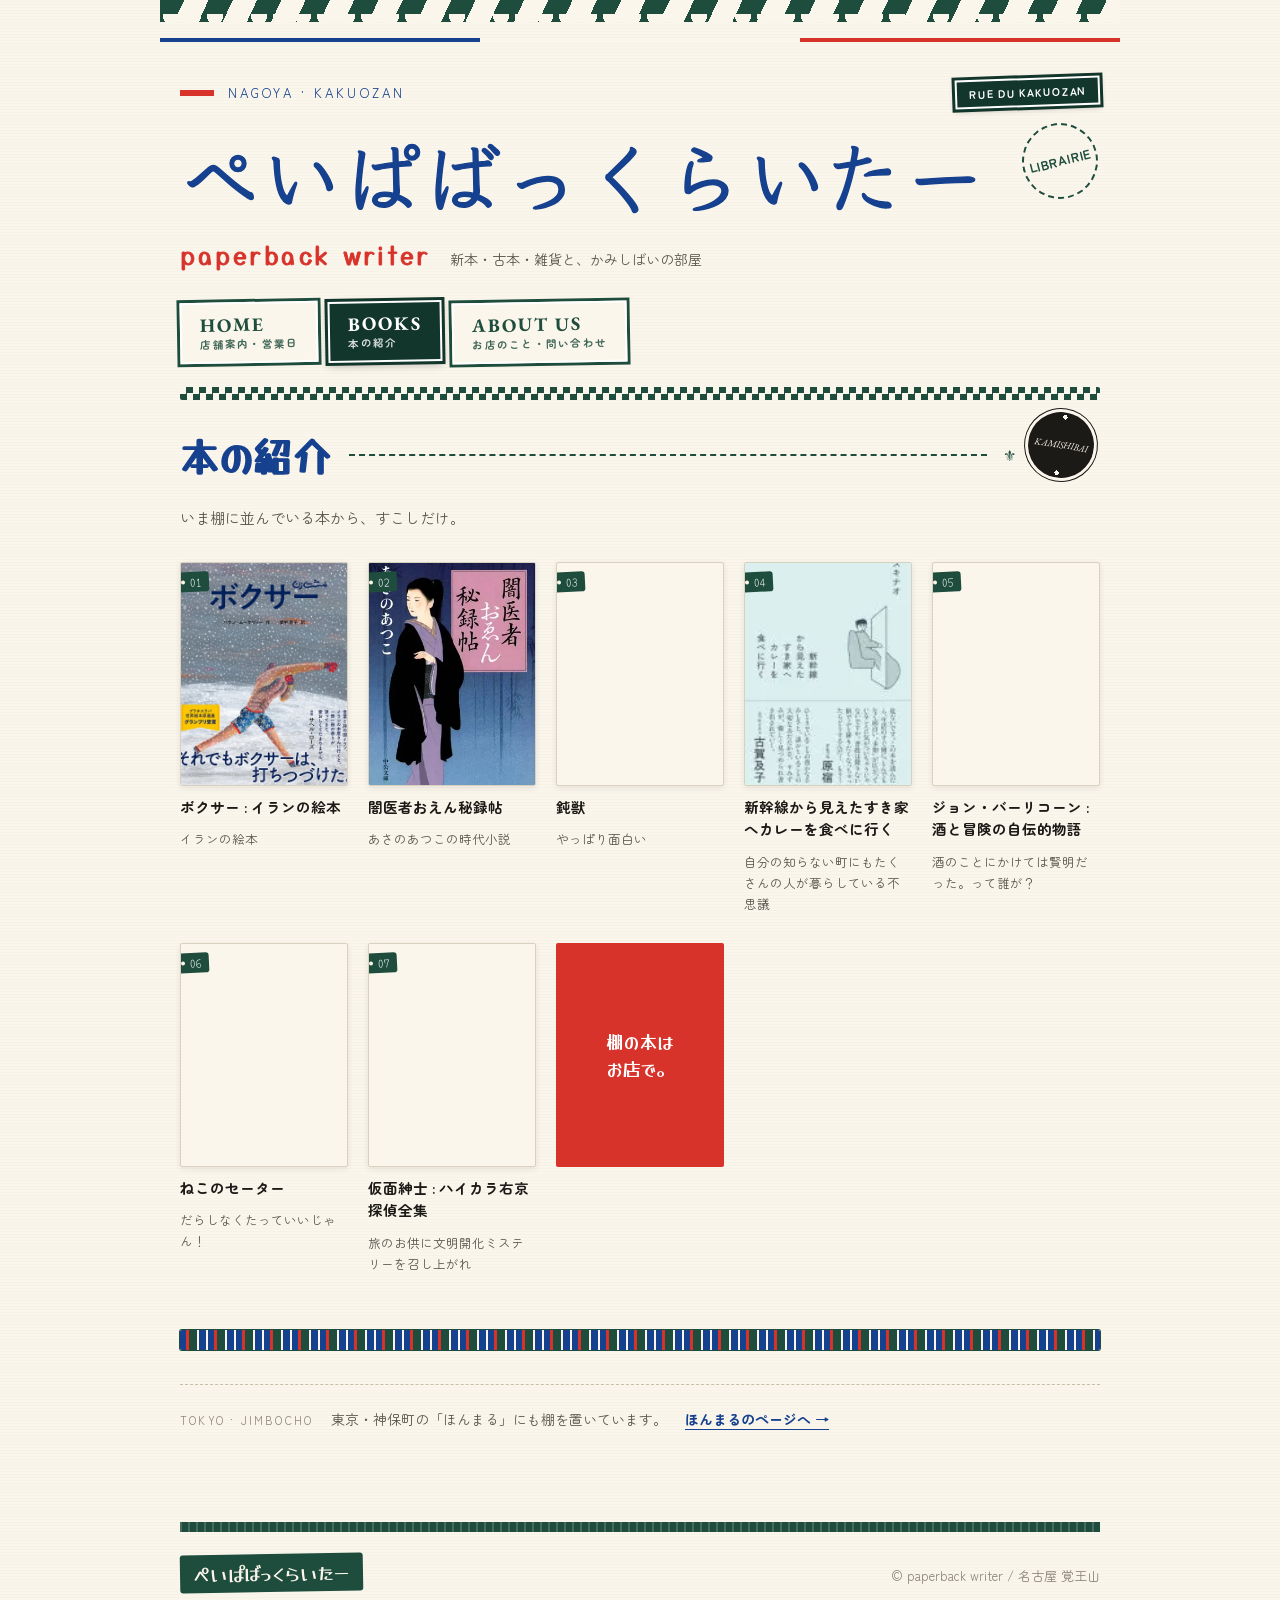
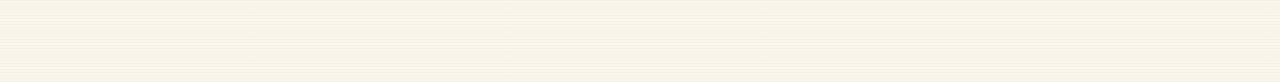
==== books.html @ 8a53ba99 "Restructure site into 3 pages (HOME/BOOKS/ABOUT US) Replace single-page layout with index.html, book" ====
<!DOCTYPE html>
<html lang="ja">
<head>
<meta charset="utf-8">
<meta name="viewport" content="width=device-width, initial-scale=1">
<title>本の紹介 | ぺいぱばっくらいたー</title>
<meta name="description" content="棚に並んでいる本から、すこしだけご紹介します。">
<link rel="preconnect" href="https://fonts.googleapis.com">
<link rel="preconnect" href="https://fonts.gstatic.com" crossorigin>
<link href="https://fonts.googleapis.com/css2?family=Yusei+Magic&family=Zen+Maru+Gothic:wght@400;500;700&family=Yomogi&family=Klee+One:wght@400;600&family=EB+Garamond:ital@0;1&display=swap" rel="stylesheet">
<link rel="stylesheet" href="style.css">
</head>
<body>

<div class="page">

  <div class="awning" aria-hidden="true"><div class="awning__scallop"></div></div>
  <div class="tricolore" aria-hidden="true"><span></span><span></span><span></span></div>

  <header class="hero">
    <div class="hero__eyebrow">
      <span class="hero__rule" aria-hidden="true"></span>
      NAGOYA · KAKUOZAN
      <span class="plate plate--tilt-l">RUE DU KAKUOZAN</span>
    </div>
    <div class="hero__titlewrap">
      <h1 class="hero__title"><a href="index.html">ぺいぱばっくらいたー</a></h1>
      <span class="stamp stamp--dashed" aria-hidden="true">LIBRAIRIE</span>
    </div>
    <div class="hero__sub">
      <p class="hero__latin">paperback writer</p>
      <p class="hero__tagline">新本・古本・雑貨と、かみしばいの部屋</p>
    </div>
  </header>

  <nav class="nav">
      <a class="navtab" href="index.html">
        <span class="navtab__en">HOME</span>
        <span class="navtab__ja">店舗案内・営業日</span>
      </a>
      <a class="navtab is-active" href="books.html" aria-current="page">
        <span class="navtab__en">BOOKS</span>
        <span class="navtab__ja">本の紹介</span>
      </a>
      <a class="navtab" href="about.html">
        <span class="navtab__en">ABOUT US</span>
        <span class="navtab__ja">お店のこと・問い合わせ</span>
      </a>
  </nav>

  <div class="tiles" aria-hidden="true"></div>

  <main>

    <section class="section section--books">
      <span class="stamp stamp--ticket" aria-hidden="true">KAMISHIBAI</span>
      <div class="section__head section__head--books">
        <h2 class="section__title">本の紹介</h2>
        <span class="section__dash" aria-hidden="true"></span>
        <span class="section__fleur" aria-hidden="true">⚜</span>
      </div>
      <p class="note note--intro">いま棚に並んでいる本から、すこしだけ。</p>

      <ul class="books">
        <li class="book">
          <div class="book__cover">
            <img src="books/boxer.webp" alt="ボクサー : イランの絵本">
            <span class="book__num">01</span>
          </div>
          <h3 class="book__title">ボクサー : イランの絵本</h3>
          <p class="book__desc">イランの絵本</p>
        </li>
        <li class="book">
          <div class="book__cover">
            <img src="books/yamiisha.webp" alt="闇医者おえん秘録帖">
            <span class="book__num">02</span>
          </div>
          <h3 class="book__title">闇医者おえん秘録帖</h3>
          <p class="book__desc">あさのあつこの時代小説</p>
        </li>
        <li class="book">
          <div class="book__cover book__cover--empty">
            <span class="book__num">03</span>
          </div>
          <h3 class="book__title">鈍獣</h3>
          <p class="book__desc">やっぱり面白い</p>
        </li>
        <li class="book">
          <div class="book__cover">
            <img src="books/shinkansen.webp" alt="新幹線から見えたすき家へカレーを食べに行く">
            <span class="book__num">04</span>
          </div>
          <h3 class="book__title">新幹線から見えたすき家へカレーを食べに行く</h3>
          <p class="book__desc">自分の知らない町にもたくさんの人が暮らしている不思議</p>
        </li>
        <li class="book">
          <div class="book__cover book__cover--empty">
            <span class="book__num">05</span>
          </div>
          <h3 class="book__title">ジョン・バーリコーン : 酒と冒険の自伝的物語</h3>
          <p class="book__desc">酒のことにかけては賢明だった。って誰が？</p>
        </li>
        <li class="book">
          <div class="book__cover book__cover--empty">
            <span class="book__num">06</span>
          </div>
          <h3 class="book__title">ねこのセーター</h3>
          <p class="book__desc">だらしなくたっていいじゃん！</p>
        </li>
        <li class="book">
          <div class="book__cover book__cover--empty">
            <span class="book__num">07</span>
          </div>
          <h3 class="book__title">仮面紳士 : ハイカラ右京探偵全集</h3>
          <p class="book__desc">旅のお供に文明開化ミステリーを召し上がれ</p>
        </li>
        <li class="book book--cta">棚の本は<br>お店で。</li>
      </ul>
    </section>

    <div class="spines" aria-hidden="true"></div>

    <section class="honmaru">
      <span class="honmaru__label">TOKYO · JIMBOCHO</span>
      <p class="honmaru__text">東京・神保町の「ほんまる」にも棚を置いています。</p>
      <a class="honmaru__link" href="https://www.honmaru.me/jinbocho/shelf/419" target="_blank" rel="noopener">ほんまるのページへ →</a>
    </section>
  </main>

  <div class="footer__rule" aria-hidden="true"></div>
  <footer class="footer">
    <span class="footer__plate">ぺいぱばっくらいたー</span>
    <span class="footer__copy">© paperback writer / 名古屋 覚王山</span>
  </footer>

</div>

</body>
</html>
---- style.css ----
/* =========================================================
   ぺいぱばっくらいたー — スタイルシート
   テーマ: パリのブキニスト／カルチェラタン + 三色（青・白・赤）
   3ページ共通（index.html / books.html / about.html）
   ========================================================= */

:root {
  /* Colors */
  --c-blue:        #16418f;  /* 主色：見出し・リンク */
  --c-red:         #d7332b;  /* 副色：アクセント・CTA */
  --c-green:       #1f4d3d;  /* ブキニストの緑：フレーム・装飾 */
  --c-green-dark:  #12362b;  /* 街路プレートの緑 */
  --c-paper:       #fbf6ec;  /* 背景（紙色） */
  --c-card:        #fdfaf4;  /* カード背景 */
  --c-ink:         #1c1a17;  /* 本文 */
  --c-ink-soft:    #5a554c;  /* 補足テキスト */
  --c-ink-faint:   #8a8478;  /* コピーライト等 */
  --c-line:        #c8bfa8;  /* 点線罫 */
  --c-cover-edge:  #d8d1bf;  /* 書影の枠線 */
  --c-white:       #ffffff;

  /* Fonts */
  --f-hand:    'Klee One', cursive;           /* 店名 */
  --f-display: 'Yusei Magic', sans-serif;     /* 見出し */
  --f-body:    'Zen Maru Gothic', sans-serif; /* 本文 */
  --f-tag:     'Yomogi', cursive;             /* 番号タグ */
  --f-latin:   'EB Garamond', serif;          /* 欧文 */

  /* Spacing */
  --sp-section:  70px;
  --sp-block:    30px;
  --sp-gap:      26px;
  --page-max:   960px;
  --page-pad:    20px;
}

* { box-sizing: border-box; }

body {
  margin: 0;
  background: var(--c-paper);
  color: var(--c-ink);
  font-family: var(--f-body);
  -webkit-font-smoothing: antialiased;
  background-image: repeating-linear-gradient(
    0deg,
    rgba(31, 77, 64, .025) 0px, rgba(31, 77, 64, .025) 1px,
    transparent 1px, transparent 3px
  );
}

a { color: var(--c-blue); text-decoration: none; }
a:hover { color: var(--c-red); }

img { display: block; max-width: 100%; }

.page {
  max-width: var(--page-max);
  margin: 0 auto;
  padding: 0 var(--page-pad) 90px;
}

/* =========================================================
   装飾パーツ（すべてCSSで描画。画像・アイコンは使わない）
   ========================================================= */

/* カフェ天幕ストライプ＋スカラップ（ページ最上部） */
.awning {
  height: 22px;
  margin: 0 calc(var(--page-pad) * -1);
  position: relative;
  background: repeating-linear-gradient(115deg, var(--c-green) 0 22px, var(--c-paper) 22px 44px);
}
.awning__scallop {
  position: absolute;
  left: 0; right: 0; bottom: -8px;
  height: 16px;
  background-image: repeating-radial-gradient(circle at 11px 2px, var(--c-paper) 0 8px, transparent 8px 22px);
  background-size: 22px 16px;
}

/* トリコロール（青・白・赤） */
.tricolore { display: flex; height: 4px; margin: 16px calc(var(--page-pad) * -1) 0; }
.tricolore span { flex: 1; }
.tricolore span:nth-child(1) { background: var(--c-blue); }
.tricolore span:nth-child(2) { background: var(--c-paper); }
.tricolore span:nth-child(3) { background: var(--c-red); }

/* ビストロの市松タイル帯 */
.tiles {
  height: 13px;
  margin-top: 24px;
  border-radius: 2px;
  background-image: repeating-conic-gradient(var(--c-green) 0% 25%, var(--c-paper) 0% 50%);
  background-size: 13px 13px;
}

/* 本の背表紙が並ぶストライプ帯 */
.spines {
  height: 20px;
  margin-top: 56px;
  border-radius: 2px;
  box-shadow: 0 0 0 1px var(--c-green);
  background-image: repeating-linear-gradient(
    90deg,
    var(--c-blue) 0 6px, var(--c-red) 6px 9px,
    var(--c-green) 9px 17px, var(--c-paper) 17px 19px,
    var(--c-blue) 19px 26px, var(--c-paper) 26px 28px
  );
}

/* パリの街路プレート（緑地・白フチ） */
.plate {
  display: inline-block;
  background: var(--c-green-dark);
  color: var(--c-white);
  padding: 7px 12px;
  border: 2px solid var(--c-white);
  box-shadow: 0 0 0 3px var(--c-green-dark), 0 2px 6px rgba(0, 0, 0, .25);
  font-family: var(--f-body);
  font-weight: 700;
  font-size: 11px;
  letter-spacing: .08em;
  text-align: center;
  white-space: nowrap;
}
.plate--tilt-l { transform: rotate(-2deg); }
.plate--lg { font-size: 12px; padding: 8px 14px; transform: rotate(-1.5deg); align-self: flex-start; }
.plate--lg small {
  display: block;
  font-size: 9px; font-weight: 400;
  letter-spacing: .1em; opacity: .85;
}

/* 丸スタンプ */
.stamp {
  border-radius: 50%;
  display: flex; align-items: center; justify-content: center;
  text-align: center;
  flex-shrink: 0;
}
.stamp--dashed {          /* 店名横：破線の緑 */
  position: absolute;
  right: 2px; top: -6px;
  width: 76px; height: 76px;
  border: 2px dashed var(--c-green);
  color: var(--c-green);
  font: 700 13px/1.3 var(--f-body);
  letter-spacing: .06em;
  transform: rotate(-14deg);
}
.stamp--ticket {          /* BOOKS：チケット風（上下にスプロケット穴） */
  position: absolute;
  right: 6px; top: -14px;
  z-index: 3;
  width: 66px; height: 66px;
  background: var(--c-ink);
  color: var(--c-paper);
  font-family: var(--f-latin);
  font-style: italic;
  font-size: 9.5px;
  letter-spacing: .01em;
  line-height: 1.1;
  padding: 0 6px;
  transform: rotate(9deg);
  box-shadow: 0 0 0 3px var(--c-paper), 0 0 0 4px var(--c-ink);
  background-image:
    repeating-radial-gradient(circle at 50% 5px,  var(--c-paper) 0 2.2px, transparent 2.2px 100%),
    repeating-radial-gradient(circle at 50% 61px, var(--c-paper) 0 2.2px, transparent 2.2px 100%);
}

/* 古書箱フレーム（写真・カレンダー・地図の枠） */
.crate {
  position: relative;
  margin: 0;
  height: 280px;
  border: 2px solid var(--c-green);
  border-radius: 3px;
  box-shadow: 0 0 0 4px var(--c-paper), 0 0 0 5px var(--c-green);
}
.crate--calendar { height: auto; aspect-ratio: 1167 / 985; background: var(--c-white); }
.crate--map      { height: auto; aspect-ratio: 4 / 3; }
.crate__hinge {            /* 上辺中央の蝶番 */
  position: absolute;
  top: -3px; left: 50%;
  transform: translateX(-50%);
  width: 34px; height: 9px;
  background: var(--c-green);
  border-radius: 0 0 4px 4px;
  z-index: 2;
}
.crate__tag {              /* 箱番号タグ */
  position: absolute;
  left: 8px; bottom: 8px;
  background: var(--c-green);
  color: var(--c-paper);
  font: 700 10px/1 var(--f-body);
  letter-spacing: .04em;
  padding: 3px 7px;
  border-radius: 2px;
  z-index: 2;
}
.crate__inner { position: absolute; inset: 0; overflow: hidden; border-radius: 3px; }
.crate__inner img,
.crate__inner iframe { width: 100%; height: 100%; object-fit: cover; border: 0; display: block; }
.crate__inner--contain img { object-fit: contain; }

/* =========================================================
   ヘッダー
   ========================================================= */
.hero { position: relative; padding: 36px 0 0; }

.hero__eyebrow {
  display: flex;
  align-items: center;
  gap: 14px;
  font: 400 13px/1 var(--f-body);
  letter-spacing: .24em;
  color: var(--c-blue);
}
.hero__eyebrow .plate { margin-left: auto; }
.hero__rule { width: 34px; height: 6px; background: var(--c-red); display: block; }

.hero__titlewrap { position: relative; }
.hero__title {
  margin: 22px 0 0;
  font-family: var(--f-hand);
  font-weight: 600;
  font-size: clamp(28px, 6.4vw, 80px);
  line-height: 1.1;
  letter-spacing: .01em;
  white-space: nowrap;
}
/* Klee One / Yusei Magic に太字ウェイトが無いため輪郭で太さを出している */
.hero__title a {
  color: var(--c-blue);
  -webkit-text-stroke: 1.4px var(--c-blue);
}
.hero__title a:hover { color: var(--c-blue); }

.hero__sub { display: flex; flex-wrap: wrap; align-items: baseline; gap: 18px; margin-top: 20px; }
.hero__latin {
  margin: 0;
  font-family: var(--f-display);
  font-size: clamp(16px, 2.4vw, 24px);
  letter-spacing: .14em;
  color: var(--c-red);
  -webkit-text-stroke: .8px var(--c-red);
}
.hero__tagline { margin: 0; font-size: 14px; line-height: 1.7; color: var(--c-ink-soft); }

/* =========================================================
   ナビ（街路プレート風タブ／3ページ共通）
   ========================================================= */
.nav { display: flex; flex-wrap: wrap; gap: 10px; margin-top: 30px; }
.navtab {
  display: inline-flex;
  flex-direction: column;
  align-items: flex-start;
  gap: 5px;
  padding: 11px 18px;
  border: 2px solid var(--c-white);
  font-family: var(--f-body);
  font-weight: 700;
  text-align: left;
  transform: rotate(-1deg);
  transition: transform .12s, background .12s, color .12s;
  background: var(--c-paper);
  color: var(--c-green);
  box-shadow: 0 0 0 3px var(--c-green);
}
.navtab:hover {
  color: var(--c-green-dark);
  transform: rotate(-1deg) translateY(-1px);
}
.navtab.is-active {
  background: var(--c-green-dark);
  color: var(--c-white);
  box-shadow: 0 0 0 3px var(--c-green-dark), 0 3px 8px rgba(0, 0, 0, .28);
  transform: rotate(-1deg) translateY(-1px);
}
.navtab__en { font-family: var(--f-latin); font-size: 19px; letter-spacing: .1em; line-height: 1; }
.navtab__ja { font-size: 10.5px; letter-spacing: .12em; opacity: .85; line-height: 1; }

/* =========================================================
   セクション共通
   ========================================================= */
.section { margin-top: var(--sp-section); }
.section--books { position: relative; }
main > .section:first-child,
main > .photogrid:first-child { margin-top: 26px; }

.photogrid {
  display: grid;
  grid-template-columns: repeat(auto-fit, minmax(220px, 1fr));
  gap: 12px;
  margin-top: 26px;
}

.section__head { display: flex; align-items: center; gap: 16px; }
.section__head--books { padding-right: 84px; }  /* チケットスタンプの逃げ */
.section__title {
  margin: 0;
  font-family: var(--f-display);
  font-weight: 400;
  font-size: clamp(26px, 4vw, 40px);
  color: var(--c-blue);
  -webkit-text-stroke: 1.4px var(--c-blue);
}
.section__dash { flex: 1; height: 0; border-top: 2px dashed var(--c-green); display: block; }
.section__fleur { flex: none; font-size: 15px; line-height: 1; color: var(--c-green); }

.lead {
  margin: 28px 0 0;
  font-size: clamp(16px, 1.9vw, 19px);
  line-height: 2.1;
  letter-spacing: .02em;
  text-wrap: pretty;
  max-width: 44em;
}
.note { margin: 0; font-size: 14px; line-height: 1.9; color: var(--c-ink-soft); }
.note--intro   { margin-top: 20px; font-size: 15px; }
.note--contact { margin-top: 24px; }

.cols {
  display: grid;
  grid-template-columns: repeat(auto-fit, minmax(260px, 1fr));
  gap: var(--sp-gap);
  margin-top: var(--sp-block);
  align-items: start;
}

/* =========================================================
   営業スケジュール
   ========================================================= */
.hours { display: flex; flex-direction: column; gap: 18px; padding-top: 4px; }
.hours__block { display: flex; flex-direction: column; gap: 6px; }
.hours__label { font-size: 12px; letter-spacing: .2em; color: var(--c-red); }
.hours__value {
  font-family: var(--f-display);
  font-size: clamp(24px, 3.6vw, 34px);
  line-height: 1.2;
  color: var(--c-blue);
}
.hours__closed { font-size: 16px; line-height: 1.8; }

/* =========================================================
   本の紹介（表紙グリッド）
   ========================================================= */
.books {
  list-style: none;
  margin: 30px 0 0;
  padding: 0;
  display: grid;
  grid-template-columns: repeat(auto-fill, minmax(150px, 1fr));
  gap: 28px 20px;
}
.book { display: flex; flex-direction: column; gap: 10px; }

/* 書影の枠。厳密に 3:4 を保つため img は absolute で敷く */
.book__cover {
  position: relative;
  aspect-ratio: 3 / 4;
  border: 1px solid var(--c-cover-edge);
  border-radius: 2px;
  background: var(--c-white);
  box-shadow: 0 2px 6px rgba(28, 26, 23, .09);
  overflow: hidden;
}
.book__cover img { position: absolute; inset: 0; width: 100%; height: 100%; object-fit: cover; }
.book__cover--empty { background: var(--c-paper); }  /* 書影未入手のプレースホルダー */

.book__num {           /* 吊り下げ札風の番号タグ */
  position: absolute;
  left: -5px; top: 9px;
  z-index: 2;
  display: inline-flex;
  align-items: center;
  gap: 5px;
  font-family: var(--f-tag);
  font-size: 11.5px;
  color: var(--c-white);
  background: var(--c-green);
  padding: 2px 7px 2px 5px;
  border-radius: 0 3px 3px 0;
  transform: rotate(-3deg);
}
.book__num::before {
  content: "";
  width: 4px; height: 4px;
  border-radius: 50%;
  background: var(--c-paper);
}

.book__title {
  margin: 0;
  font-family: var(--f-body);
  font-weight: 700;
  font-size: 14.5px;
  line-height: 1.55;
  text-wrap: pretty;
}
.book__desc { margin: 0; font-size: 12.5px; line-height: 1.7; color: var(--c-ink-soft); }

.book--cta {
  align-self: start;
  aspect-ratio: 3 / 4;
  align-items: center;
  justify-content: center;
  background: var(--c-red);
  color: var(--c-white);
  font-family: var(--f-display);
  font-size: 18px;
  line-height: 1.5;
  text-align: center;
  border-radius: 2px;
}

/* =========================================================
   店舗案内
   ========================================================= */
.place { display: flex; flex-direction: column; gap: 16px; }
.place__address {
  margin: 0;
  font-family: var(--f-display);
  font-size: clamp(20px, 2.8vw, 27px);
  line-height: 1.6;
  color: var(--c-blue);
}

/* =========================================================
   ほんまる（控えめな1行）
   ========================================================= */
.honmaru {
  margin-top: 34px;
  padding-top: 22px;
  border-top: 1px dashed var(--c-line);
  display: flex;
  flex-wrap: wrap;
  align-items: baseline;
  gap: 10px 18px;
}
.honmaru__label { font-size: 11px; letter-spacing: .2em; color: var(--c-ink-faint); }
.honmaru__text  { margin: 0; font-size: 14px; line-height: 1.8; color: var(--c-ink-soft); }
.honmaru__link  { font-size: 14px; font-weight: 700; border-bottom: 1px solid currentColor; }

/* =========================================================
   お問い合わせ
   ========================================================= */
.contact {
  display: flex;
  flex-wrap: wrap;
  gap: 14px;
  margin-top: 28px;
  padding: 18px;
  border: 1px dashed var(--c-green);
  border-radius: 8px;
  background-image: repeating-linear-gradient(135deg, rgba(31, 77, 64, .05) 0 8px, transparent 8px 16px);
}

.btn {
  display: inline-flex;
  align-items: center;
  gap: 10px;
  border-radius: 999px;
  font-size: 16px;
  font-weight: 700;
  padding: 16px 24px;
}
.btn__sub { font-size: 14px; opacity: .85; font-weight: 400; }

.btn--ig { background: var(--c-red); color: var(--c-white); }
.btn--ig:hover { background: var(--c-blue); color: var(--c-white); }

.btn--line { border: 2px solid var(--c-blue); color: var(--c-blue); }
.btn--line:hover { background: var(--c-blue); color: var(--c-white); }

.btn--outline {
  align-self: flex-start;
  padding: 13px 20px;
  border: 2px solid var(--c-blue);
  font-size: 15px;
  font-weight: 500;
}
.btn--outline:hover { background: var(--c-blue); color: var(--c-white); }

/* =========================================================
   フッター
   ========================================================= */
.footer__rule {
  height: 10px;
  margin-top: 90px;
  background: var(--c-green);
  background-image: repeating-linear-gradient(90deg, rgba(251, 246, 236, .18) 0 2px, transparent 2px 8px);
}
.footer {
  padding-top: 22px;
  display: flex;
  flex-wrap: wrap;
  gap: 12px;
  justify-content: space-between;
  align-items: baseline;
}
.footer__plate {
  display: inline-flex;
  align-items: center;
  background: var(--c-green);
  color: var(--c-paper);
  padding: 6px 14px;
  border-radius: 3px;
  font-family: var(--f-display);
  font-size: 18px;
  transform: rotate(-1deg);
}
.footer__copy { font-size: 13px; color: var(--c-ink-faint); }

/* =========================================================
   レスポンシブ調整（モバイル専用・PC版のスタイルは変更しない）
   ========================================================= */
@media (max-width: 640px) {
  /* アイブロウ行：狭い幅では折り返す */
  .hero__eyebrow {
    flex-wrap: wrap;
    row-gap: 8px;
  }
  .hero__eyebrow .plate { margin-left: 0; }

  /* 店名：改行を許可してはみ出しを防ぐ */
  .hero__title {
    white-space: normal;
    line-height: 1.25;
  }

  /* LIBRAIRIEスタンプ：絶対配置をやめて店名の下に流す（重なり防止） */
  .stamp--dashed {
    position: static;
    margin: 14px 0 0;
    transform: rotate(-6deg);
  }

  /* KAMISHIBAIスタンプ：小さめにして位置を調整 */
  .stamp--ticket {
    top: -46px;
    right: 4px;
    width: 56px;
    height: 56px;
    font-size: 8px;
  }
  .section__head--books { padding-right: 64px; }

  /* メインビジュアルの写真枠：縦横比を保ちつつ低めに */
  .crate:not(.crate--calendar):not(.crate--map) {
    height: 220px;
  }
}
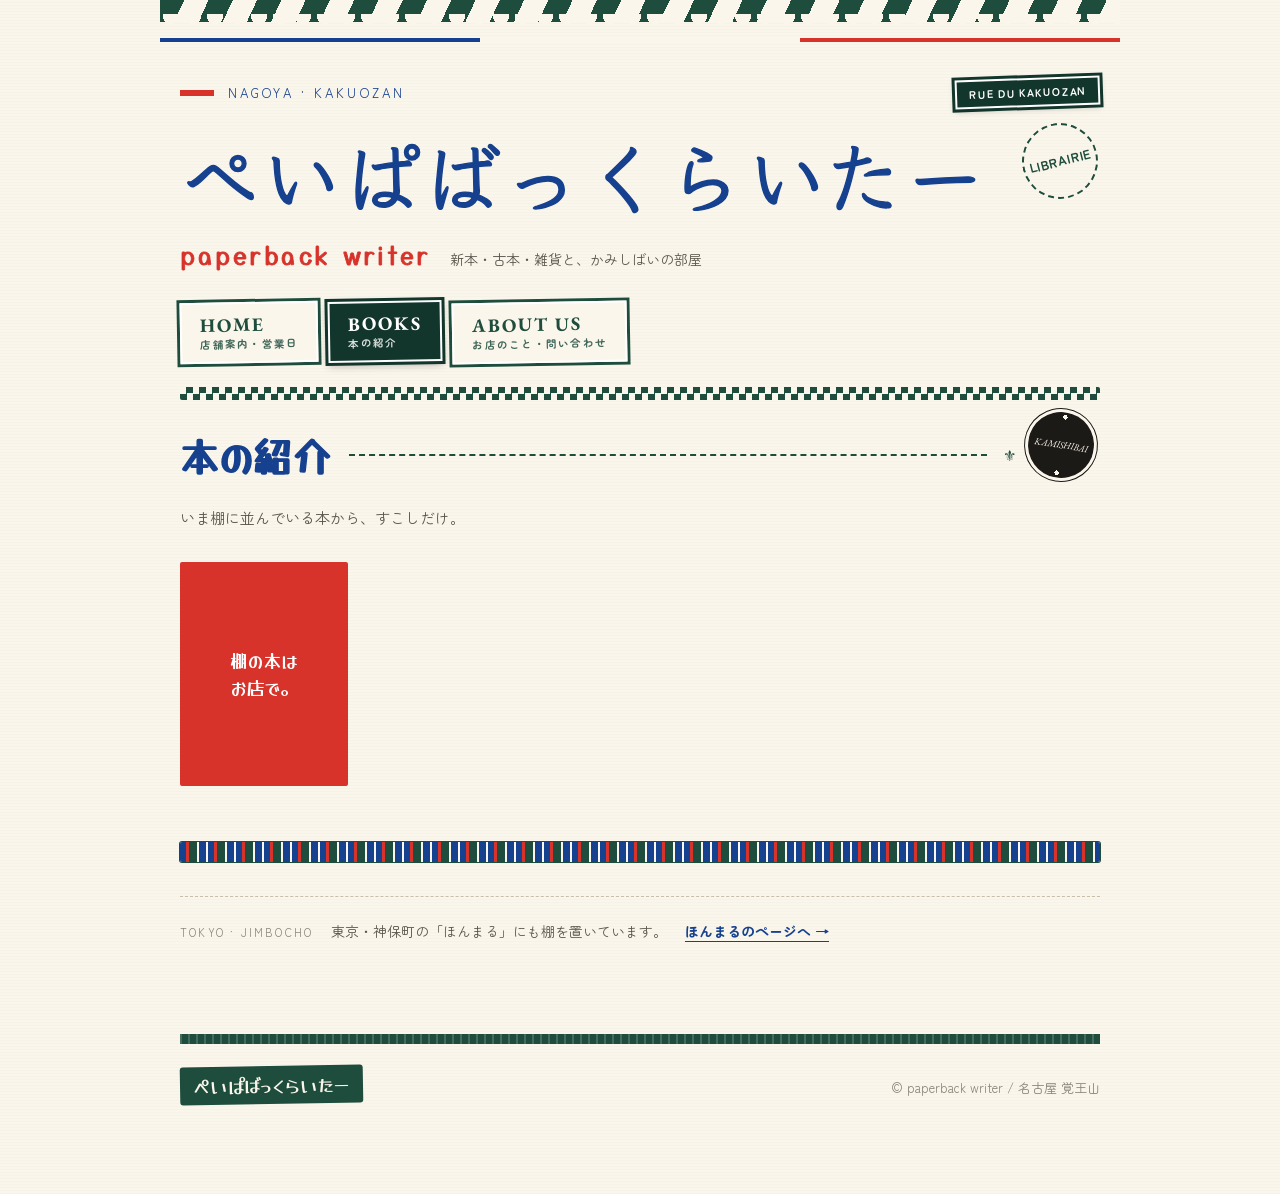
==== commit 5d1222fc: "おすすめ本・営業カレンダーをmicroCMSから動的取得するよう修正 - microcms.js: /api/v1/books（本一覧）と /api/v1/calendar（カレンダー画像）を   読" ====
--- a/books.html
+++ b/books.html
@@ -9,6 +9,7 @@
 <link rel="preconnect" href="https://fonts.gstatic.com" crossorigin>
 <link href="https://fonts.googleapis.com/css2?family=Yusei+Magic&family=Zen+Maru+Gothic:wght@400;500;700&family=Yomogi&family=Klee+One:wght@400;600&family=EB+Garamond:ital@0;1&display=swap" rel="stylesheet">
 <link rel="stylesheet" href="style.css">
+<script src="microcms.js" defer></script>
 </head>
 <body>
 
@@ -62,58 +63,6 @@
       <p class="note note--intro">いま棚に並んでいる本から、すこしだけ。</p>
 
       <ul class="books">
-        <li class="book">
-          <div class="book__cover">
-            <img src="books/boxer.webp" alt="ボクサー : イランの絵本">
-            <span class="book__num">01</span>
-          </div>
-          <h3 class="book__title">ボクサー : イランの絵本</h3>
-          <p class="book__desc">イランの絵本</p>
-        </li>
-        <li class="book">
-          <div class="book__cover">
-            <img src="books/yamiisha.webp" alt="闇医者おえん秘録帖">
-            <span class="book__num">02</span>
-          </div>
-          <h3 class="book__title">闇医者おえん秘録帖</h3>
-          <p class="book__desc">あさのあつこの時代小説</p>
-        </li>
-        <li class="book">
-          <div class="book__cover book__cover--empty">
-            <span class="book__num">03</span>
-          </div>
-          <h3 class="book__title">鈍獣</h3>
-          <p class="book__desc">やっぱり面白い</p>
-        </li>
-        <li class="book">
-          <div class="book__cover">
-            <img src="books/shinkansen.webp" alt="新幹線から見えたすき家へカレーを食べに行く">
-            <span class="book__num">04</span>
-          </div>
-          <h3 class="book__title">新幹線から見えたすき家へカレーを食べに行く</h3>
-          <p class="book__desc">自分の知らない町にもたくさんの人が暮らしている不思議</p>
-        </li>
-        <li class="book">
-          <div class="book__cover book__cover--empty">
-            <span class="book__num">05</span>
-          </div>
-          <h3 class="book__title">ジョン・バーリコーン : 酒と冒険の自伝的物語</h3>
-          <p class="book__desc">酒のことにかけては賢明だった。って誰が？</p>
-        </li>
-        <li class="book">
-          <div class="book__cover book__cover--empty">
-            <span class="book__num">06</span>
-          </div>
-          <h3 class="book__title">ねこのセーター</h3>
-          <p class="book__desc">だらしなくたっていいじゃん！</p>
-        </li>
-        <li class="book">
-          <div class="book__cover book__cover--empty">
-            <span class="book__num">07</span>
-          </div>
-          <h3 class="book__title">仮面紳士 : ハイカラ右京探偵全集</h3>
-          <p class="book__desc">旅のお供に文明開化ミステリーを召し上がれ</p>
-        </li>
         <li class="book book--cta">棚の本は<br>お店で。</li>
       </ul>
     </section>
--- a/style.css
+++ b/style.css
@@ -515,6 +515,45 @@
 .footer__copy { font-size: 13px; color: var(--c-ink-faint); }
 
 /* =========================================================
+   スライドショー（HOMEのみ／店名の下・ナビの上）
+   画像比率 2200:1000。フェードで切替、ドット等の操作UIは無し
+   ========================================================= */
+.slideshow {
+  position: relative;
+  margin-top: 30px;
+  aspect-ratio: 2200 / 1000;
+  border: 2px solid var(--c-green);
+  border-radius: 3px;
+  box-shadow: 0 0 0 4px var(--c-paper), 0 0 0 5px var(--c-green);
+}
+.slideshow .crate__hinge { z-index: 4; }
+.slideshow__viewport { position: absolute; inset: 0; overflow: hidden; border-radius: 3px; }
+.slideshow__slide {
+  position: absolute;
+  inset: 0;
+  margin: 0;
+  opacity: 0;
+  z-index: 1;
+  transition: opacity 1.2s ease;
+}
+.slideshow__slide.is-active { opacity: 1; z-index: 2; }
+.slideshow__slide img { width: 100%; height: 100%; object-fit: cover; }
+.slideshow__no {               /* 街路プレート風の枚数表示 */
+  position: absolute;
+  left: 12px; bottom: 12px;
+  z-index: 4;
+  background: var(--c-green-dark);
+  color: var(--c-white);
+  padding: 6px 11px;
+  border: 2px solid var(--c-white);
+  box-shadow: 0 0 0 3px var(--c-green-dark);
+  font: 700 11px/1 var(--f-body);
+  letter-spacing: .08em;
+  transform: rotate(-2deg);
+}
+.photogrid--below-slides { margin-top: 40px; }
+
+/* =========================================================
    レスポンシブ調整（モバイル専用・PC版のスタイルは変更しない）
    ========================================================= */
 @media (max-width: 640px) {
